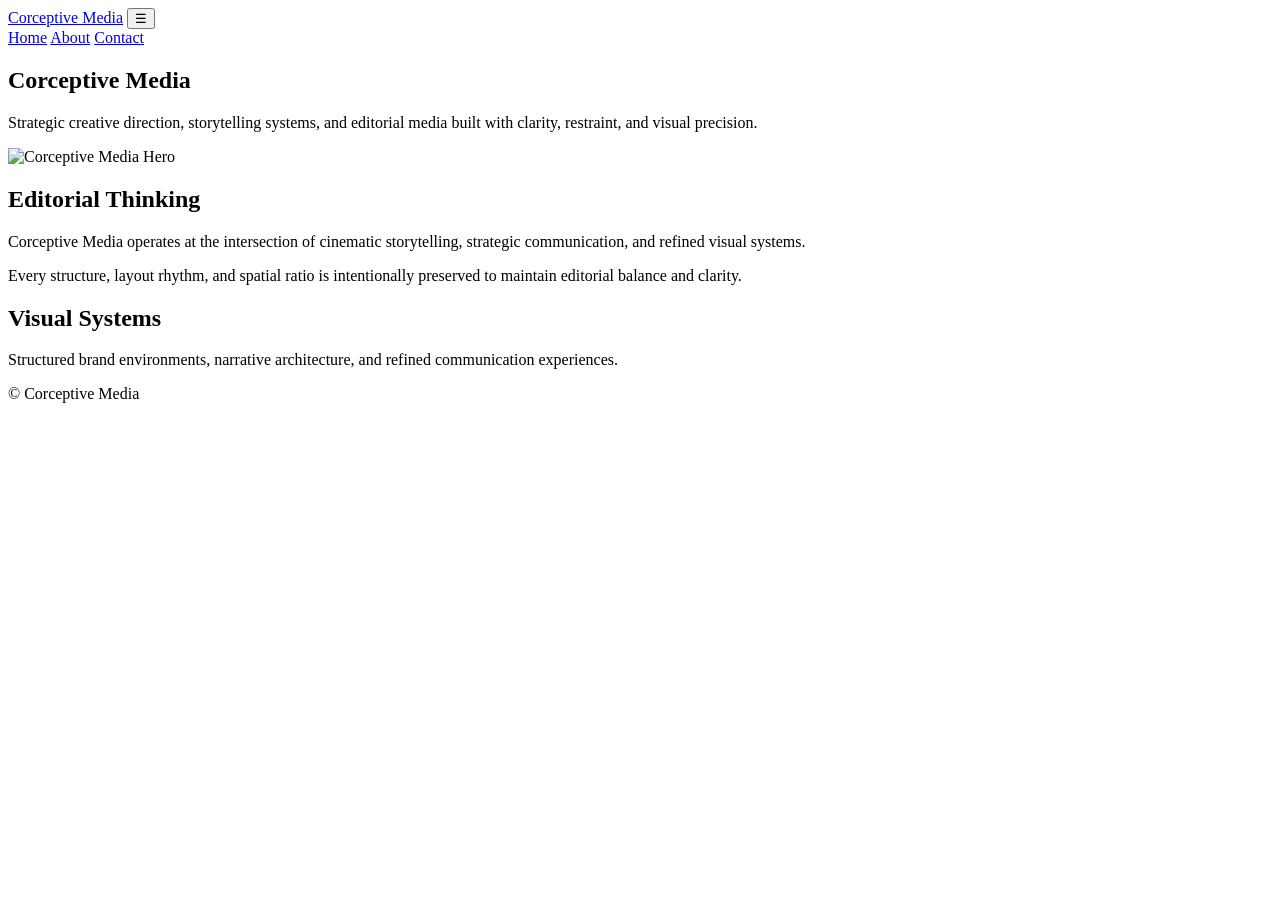
==== index.html @ d18dcef5 "Add initial HTML structure for Corceptive Media" ====
<!DOCTYPE html>
<html lang="en">
<head>
  <meta charset="UTF-8">
  <meta name="viewport" content="width=device-width, initial-scale=1.0">
  <title>Corceptive Media</title>

  <link rel="preconnect" href="https://fonts.googleapis.com">
  <link rel="preconnect" href="https://fonts.gstatic.com" crossorigin>
  <link href="https://fonts.googleapis.com/css2?family=Libre+Baskerville:wght@400;700&family=Almarai:wght@400;700&display=swap" rel="stylesheet">

  <link rel="stylesheet" href="css/styles.css">
</head>
<body>

<header class="site-header">
  <div class="header-inner">
    <a href="index.html" class="logo">Corceptive Media</a>

    <button class="menu-toggle" id="menuToggle">
      ☰
    </button>

    <nav class="main-nav" id="mainNav">
      <a href="index.html" class="active">Home</a>
      <a href="about.html">About</a>
      <a href="contact.html">Contact</a>
    </nav>
  </div>
</header>

<main>

<section class="hero-section darkest-theme">
  <div class="container hero-grid">
    <div class="hero-content">
      <h1>Corceptive Media</h1>
      <p>
        Strategic creative direction, storytelling systems, and editorial media built with clarity, restraint, and visual precision.
      </p>
    </div>

    <div class="hero-image-wrapper">
      <img src="assets/images/hero-image.png" alt="Corceptive Media Hero">
    </div>
  </div>
</section>

<section class="content-section light-theme">
  <div class="container two-column-grid">
    <div>
      <h2>Editorial Thinking</h2>
    </div>

    <div>
      <p>
        Corceptive Media operates at the intersection of cinematic storytelling, strategic communication, and refined visual systems.
      </p>

      <p>
        Every structure, layout rhythm, and spatial ratio is intentionally preserved to maintain editorial balance and clarity.
      </p>
    </div>
  </div>
</section>

<section class="content-section bright-theme">
  <div class="container centered-content">
    <h2>Visual Systems</h2>

    <p>
      Structured brand environments, narrative architecture, and refined communication experiences.
    </p>
  </div>
</section>

</main>

<footer class="site-footer darkest-theme">
  <div class="container footer-inner">
    <p>© Corceptive Media</p>
  </div>
</footer>

<script src="js/main.js"></script>
</body>
</html>
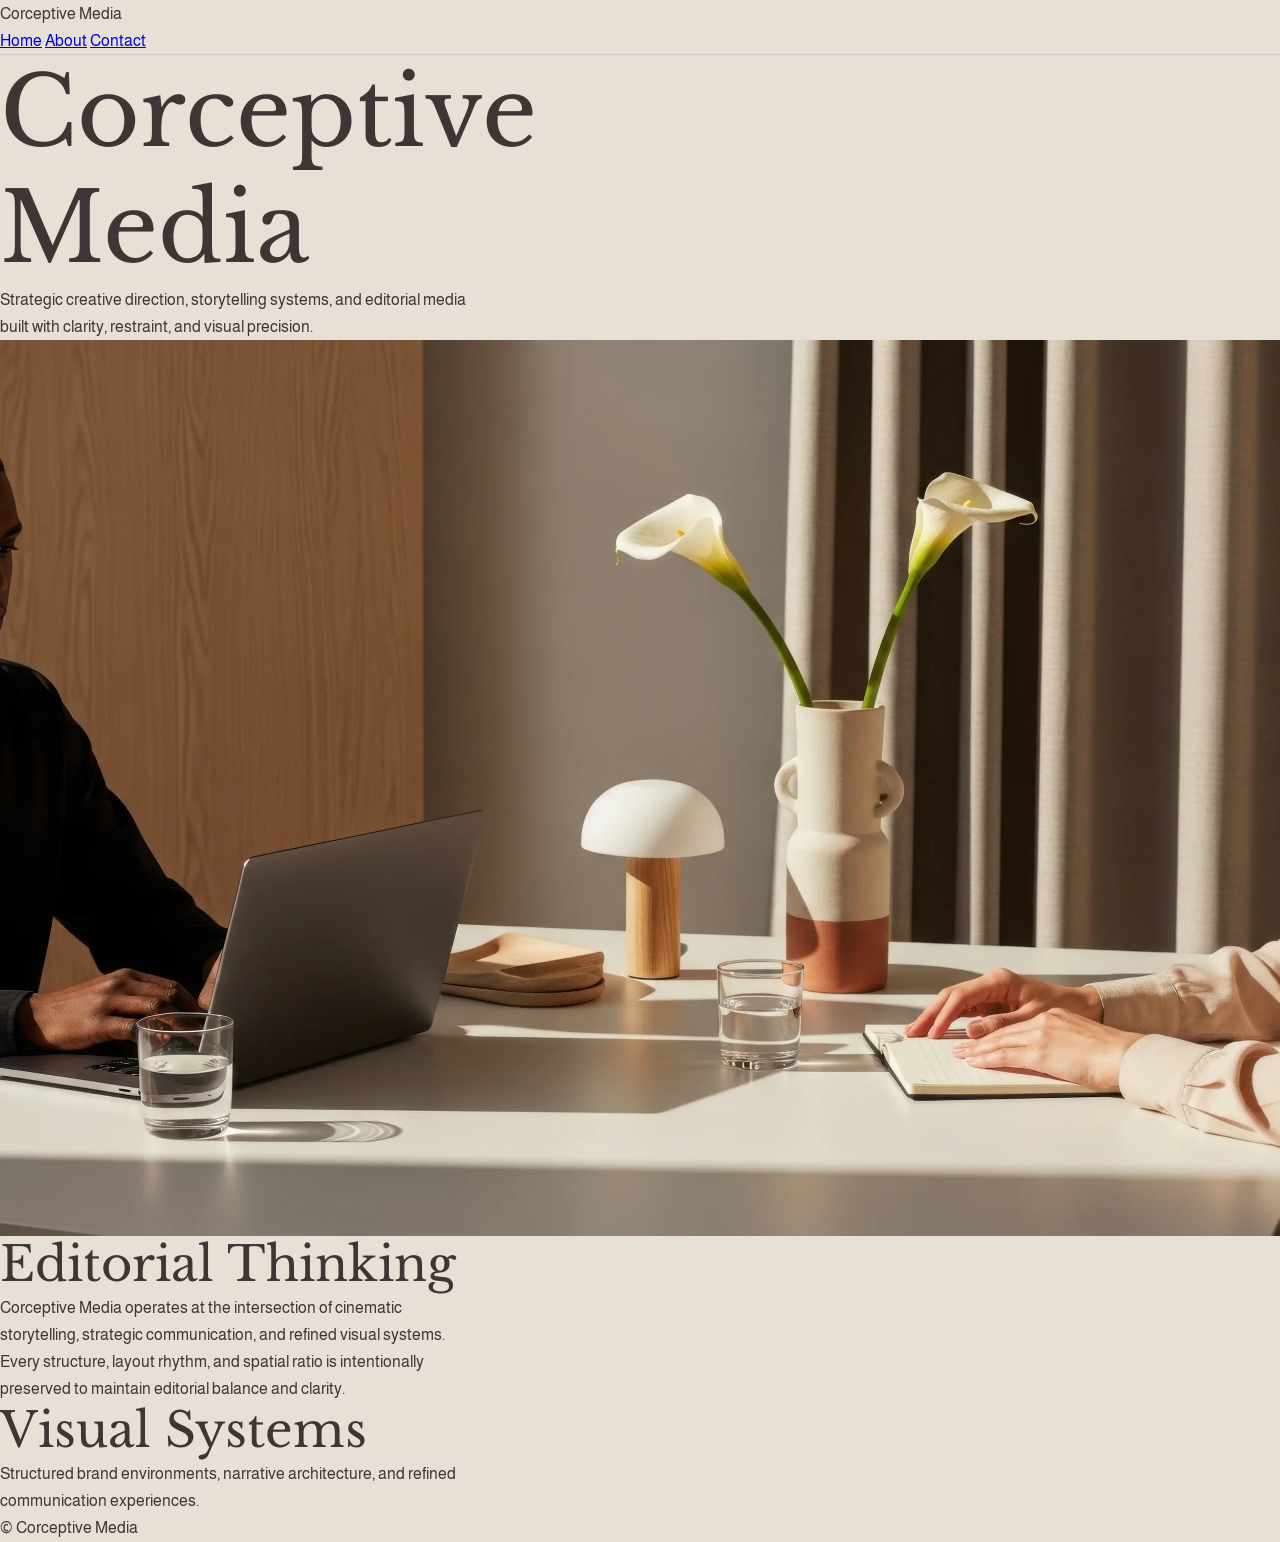
==== commit b282e0fc: "Refactor index.html for improved layout and content Updated HTML structure and content for better cl" ====
--- a/index.html
+++ b/index.html
@@ -1,87 +1,75 @@
 <!DOCTYPE html>
 <html lang="en">
 <head>
-  <meta charset="UTF-8">
-  <meta name="viewport" content="width=device-width, initial-scale=1.0">
+  <meta charset="UTF-8" />
+  <meta name="viewport" content="width=device-width, initial-scale=1.0"/>
   <title>Corceptive Media</title>
 
   <link rel="preconnect" href="https://fonts.googleapis.com">
   <link rel="preconnect" href="https://fonts.gstatic.com" crossorigin>
-  <link href="https://fonts.googleapis.com/css2?family=Libre+Baskerville:wght@400;700&family=Almarai:wght@400;700&display=swap" rel="stylesheet">
+
+  <link href="https://fonts.googleapis.com/css2?family=Libre+Baskerville:wght@400;700&family=Almarai:wght@300;400;700&display=swap" rel="stylesheet">
 
   <link rel="stylesheet" href="css/styles.css">
 </head>
 <body>
 
 <header class="site-header">
-  <div class="header-inner">
-    <a href="index.html" class="logo">Corceptive Media</a>
+  <div class="brand">Corceptive Media</div>
 
-    <button class="menu-toggle" id="menuToggle">
-      ☰
-    </button>
-
-    <nav class="main-nav" id="mainNav">
-      <a href="index.html" class="active">Home</a>
-      <a href="about.html">About</a>
-      <a href="contact.html">Contact</a>
-    </nav>
-  </div>
+  <nav>
+    <a class="active" href="index.html">Home</a>
+    <a href="about.html">About</a>
+    <a href="contact.html">Contact</a>
+  </nav>
 </header>
 
-<main>
+<section class="hero">
+  <div class="hero-text">
+    <h1>Corceptive<br>Media</h1>
 
-<section class="hero-section darkest-theme">
-  <div class="container hero-grid">
-    <div class="hero-content">
-      <h1>Corceptive Media</h1>
-      <p>
-        Strategic creative direction, storytelling systems, and editorial media built with clarity, restraint, and visual precision.
-      </p>
-    </div>
+    <p>
+      Strategic creative direction, storytelling systems,
+      and editorial media built with clarity,
+      restraint, and visual precision.
+    </p>
+  </div>
 
-    <div class="hero-image-wrapper">
-      <img src="assets/images/hero-image.png" alt="Corceptive Media Hero">
-    </div>
+  <div class="hero-image-wrap">
+    <img src="assets/images/hero-image.png" alt="">
   </div>
 </section>
 
-<section class="content-section light-theme">
-  <div class="container two-column-grid">
-    <div>
-      <h2>Editorial Thinking</h2>
-    </div>
+<section class="editorial-section light">
+  <div class="editorial-left">
+    <h2>Editorial Thinking</h2>
+  </div>
 
-    <div>
-      <p>
-        Corceptive Media operates at the intersection of cinematic storytelling, strategic communication, and refined visual systems.
-      </p>
-
-      <p>
-        Every structure, layout rhythm, and spatial ratio is intentionally preserved to maintain editorial balance and clarity.
-      </p>
-    </div>
-  </div>
-</section>
-
-<section class="content-section bright-theme">
-  <div class="container centered-content">
-    <h2>Visual Systems</h2>
+  <div class="editorial-right">
+    <p>
+      Corceptive Media operates at the intersection of cinematic storytelling,
+      strategic communication, and refined visual systems.
+    </p>
 
     <p>
-      Structured brand environments, narrative architecture, and refined communication experiences.
+      Every structure, layout rhythm, and spatial ratio is intentionally preserved
+      to maintain editorial balance and clarity.
     </p>
   </div>
 </section>
 
-</main>
+<section class="statement">
+  <h2>Visual Systems</h2>
 
-<footer class="site-footer darkest-theme">
-  <div class="container footer-inner">
-    <p>© Corceptive Media</p>
-  </div>
+  <p>
+    Structured brand environments, narrative architecture,
+    and refined communication experiences.
+  </p>
+</section>
+
+<footer>
+  © Corceptive Media
 </footer>
 
-<script src="js/main.js"></script>
 </body>
 </html>
--- a/css/styles.css
+++ b/css/styles.css
@@ -0,0 +1,276 @@
+:root {
+  --lightest: #E6E0D7;
+  --light: #D6CCBC;
+  --bright: #D3B27B;
+  --dark: #A05555;
+  --darkest: #7A5454;
+
+  --text-dark: #3f3535;
+  --text-light: #f5f1eb;
+}
+
+* {
+  margin: 0;
+  padding: 0;
+  box-sizing: border-box;
+}
+
+html {
+  scroll-behavior: smooth;
+}
+
+body {
+  font-family: 'Almarai', sans-serif;
+  background: var(--lightest);
+  color: var(--text-dark);
+  line-height: 1.7;
+}
+
+img {
+  width: 100%;
+  display: block;
+}
+
+h1,
+h2,
+h3,
+h4 {
+  font-family: 'Libre Baskerville', serif;
+  font-weight: 400;
+  line-height: 1.2;
+}
+
+h1 {
+  font-size: clamp(3rem, 8vw, 6rem);
+}
+
+h2 {
+  font-size: clamp(2rem, 4vw, 3rem);
+}
+
+p {
+  font-size: 1rem;
+  max-width: 60ch;
+}
+
+.container {
+  width: min(1200px, calc(100% - 64px));
+  margin-inline: auto;
+}
+
+.site-header {
+  position: sticky;
+  top: 0;
+  z-index: 1000;
+  background: rgba(230, 224, 215, 0.96);
+  backdrop-filter: blur(8px);
+  border-bottom: 1px solid rgba(0,0,0,0.08);
+}
+
+.header-inner {
+  width: min(1200px, calc(100% - 64px));
+  margin-inline: auto;
+  min-height: 88px;
+  display: flex;
+  justify-content: space-between;
+  align-items: center;
+}
+
+.logo {
+  text-decoration: none;
+  color: var(--text-dark);
+  font-family: 'Libre Baskerville', serif;
+  font-size: 1.1rem;
+}
+
+.main-nav {
+  display: flex;
+  gap: 36px;
+}
+
+.main-nav a {
+  text-decoration: none;
+  color: var(--text-dark);
+  font-size: 0.95rem;
+  letter-spacing: 0.04em;
+}
+
+.main-nav a.active {
+  color: var(--dark);
+}
+
+.menu-toggle {
+  display: none;
+  border: none;
+  background: transparent;
+  font-size: 1.8rem;
+  cursor: pointer;
+}
+
+.hero-section {
+  min-height: 88vh;
+  display: flex;
+  align-items: center;
+  padding: 120px 0;
+}
+
+.hero-grid,
+.two-column-grid,
+.contact-grid {
+  display: grid;
+  grid-template-columns: repeat(2, 1fr);
+  gap: 80px;
+  align-items: center;
+}
+
+.hero-content {
+  color: var(--text-light);
+}
+
+.hero-content p {
+  margin-top: 32px;
+}
+
+.hero-image-wrapper {
+  overflow: hidden;
+}
+
+.page-hero {
+  padding: 180px 0 100px;
+}
+
+.content-section {
+  padding: 120px 0;
+}
+
+.centered-content {
+  text-align: center;
+}
+
+.centered-content p {
+  margin-inline: auto;
+  margin-top: 24px;
+}
+
+.narrow-content {
+  max-width: 760px;
+}
+
+.contact-form {
+  display: flex;
+  flex-direction: column;
+  gap: 24px;
+}
+
+.contact-form input,
+.contact-form textarea {
+  width: 100%;
+  padding: 18px;
+  border: 1px solid rgba(0,0,0,0.12);
+  background: rgba(255,255,255,0.35);
+  font-family: 'Almarai', sans-serif;
+  font-size: 1rem;
+}
+
+.contact-form textarea {
+  min-height: 180px;
+  resize: vertical;
+}
+
+.contact-form button {
+  width: fit-content;
+  padding: 16px 36px;
+  border: none;
+  background: var(--dark);
+  color: var(--text-light);
+  cursor: pointer;
+  font-family: 'Almarai', sans-serif;
+}
+
+.site-footer {
+  padding: 48px 0;
+}
+
+.footer-inner {
+  display: flex;
+  justify-content: center;
+}
+
+.footer-inner p {
+  color: var(--text-light);
+}
+
+.lightest-theme {
+  background: var(--lightest);
+}
+
+.light-theme {
+  background: var(--light);
+}
+
+.bright-theme {
+  background: var(--bright);
+}
+
+.dark-theme {
+  background: var(--dark);
+}
+
+.darkest-theme {
+  background: var(--darkest);
+}
+
+.dark-copy {
+  color: var(--text-light);
+}
+
+@media (max-width: 900px) {
+
+  .hero-grid,
+  .two-column-grid,
+  .contact-grid {
+    grid-template-columns: 1fr;
+    gap: 56px;
+  }
+
+  .hero-section {
+    min-height: auto;
+    padding: 140px 0 100px;
+  }
+
+  .main-nav {
+    position: absolute;
+    top: 88px;
+    left: 0;
+    width: 100%;
+    background: var(--lightest);
+    flex-direction: column;
+    padding: 32px;
+    display: none;
+    border-bottom: 1px solid rgba(0,0,0,0.08);
+  }
+
+  .main-nav.open {
+    display: flex;
+  }
+
+  .menu-toggle {
+    display: block;
+  }
+}
+
+@media (max-width: 640px) {
+
+  .container,
+  .header-inner {
+    width: min(100% - 32px, 1200px);
+  }
+
+  .content-section {
+    padding: 88px 0;
+  }
+
+  .page-hero {
+    padding: 150px 0 80px;
+  }
+}
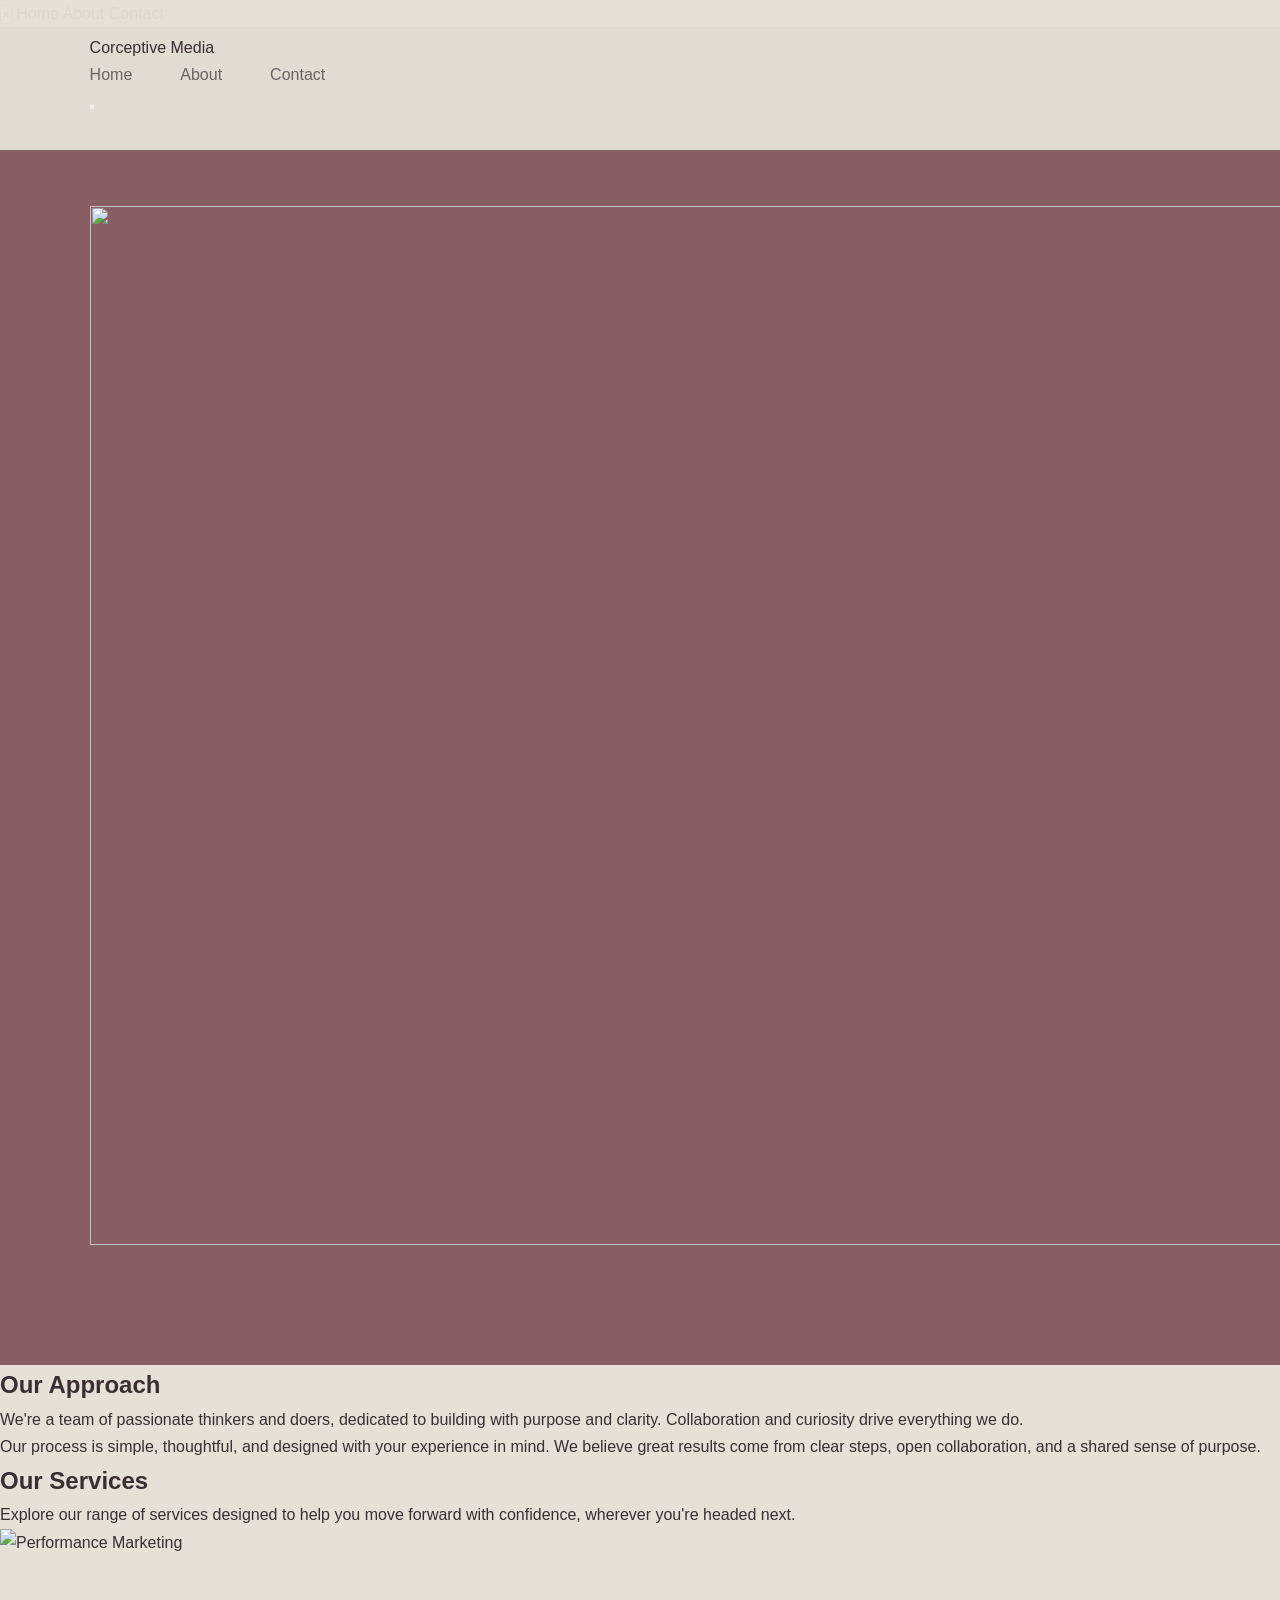
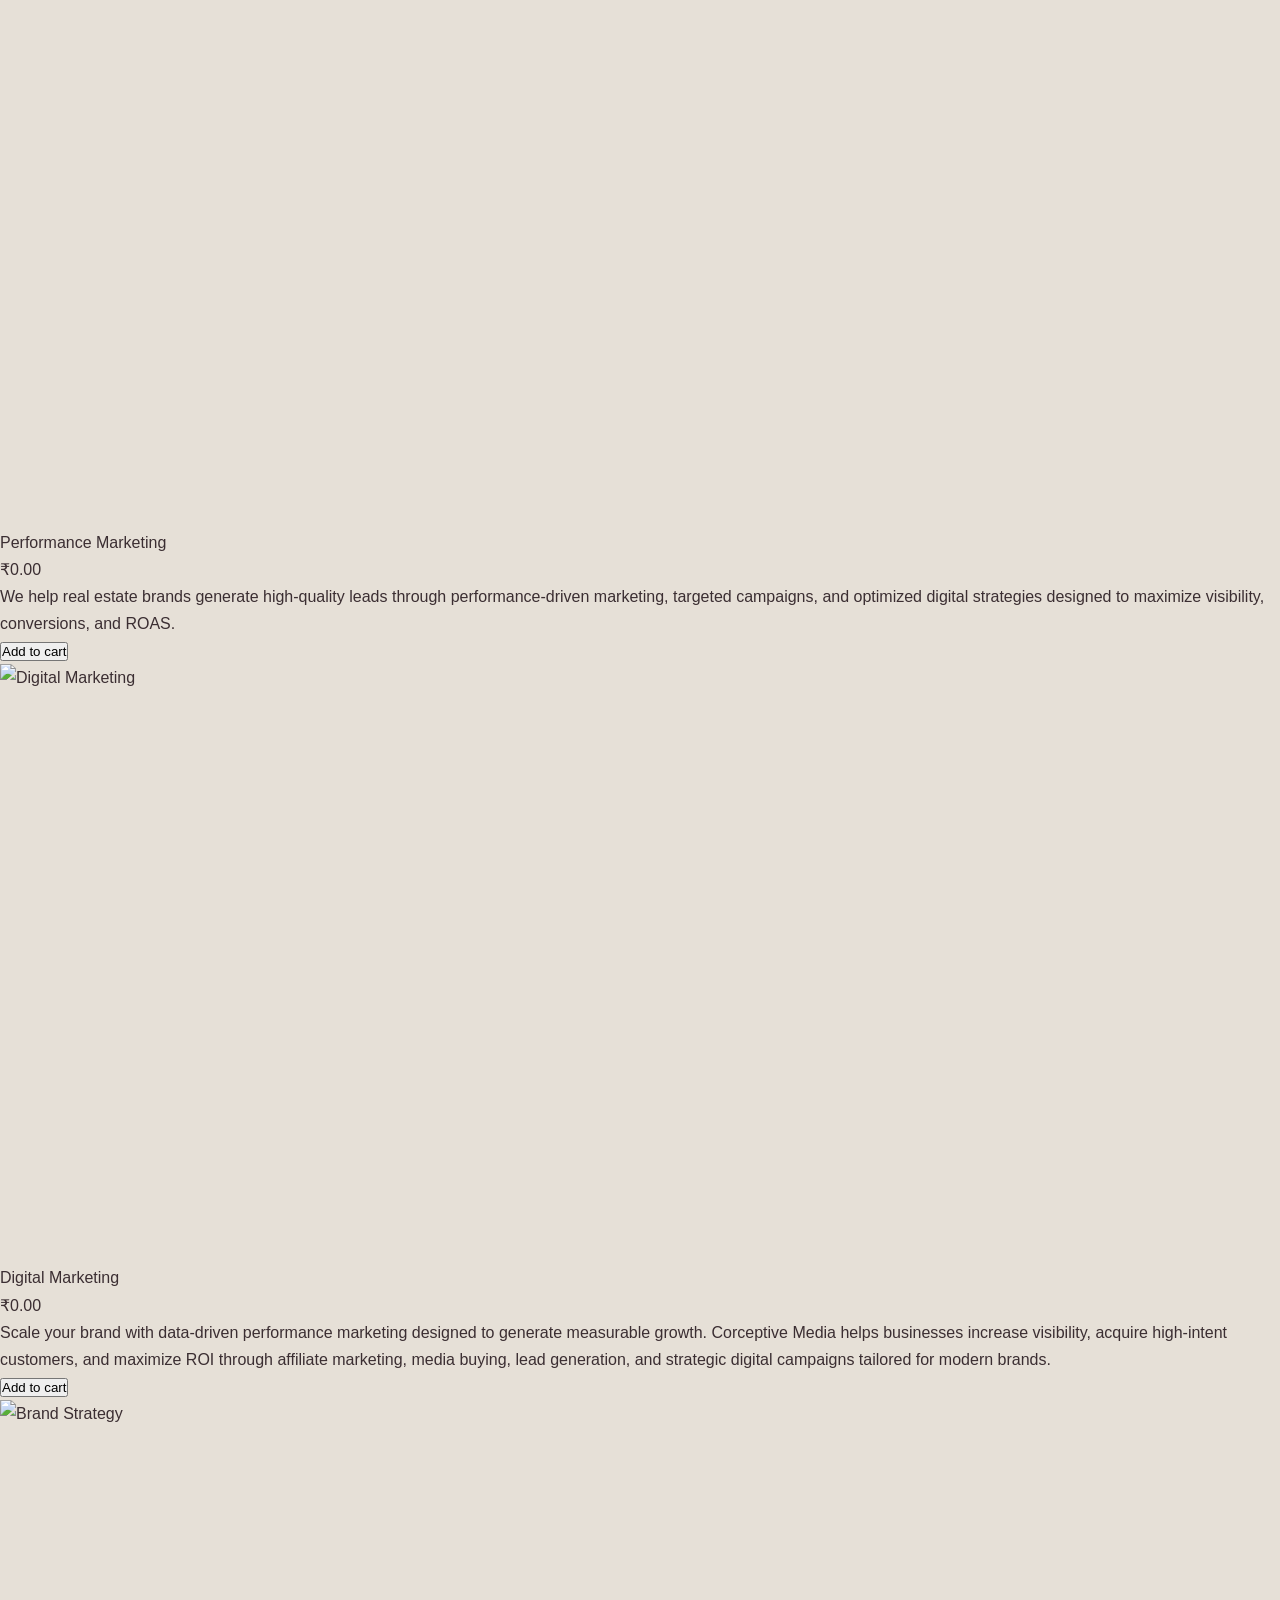
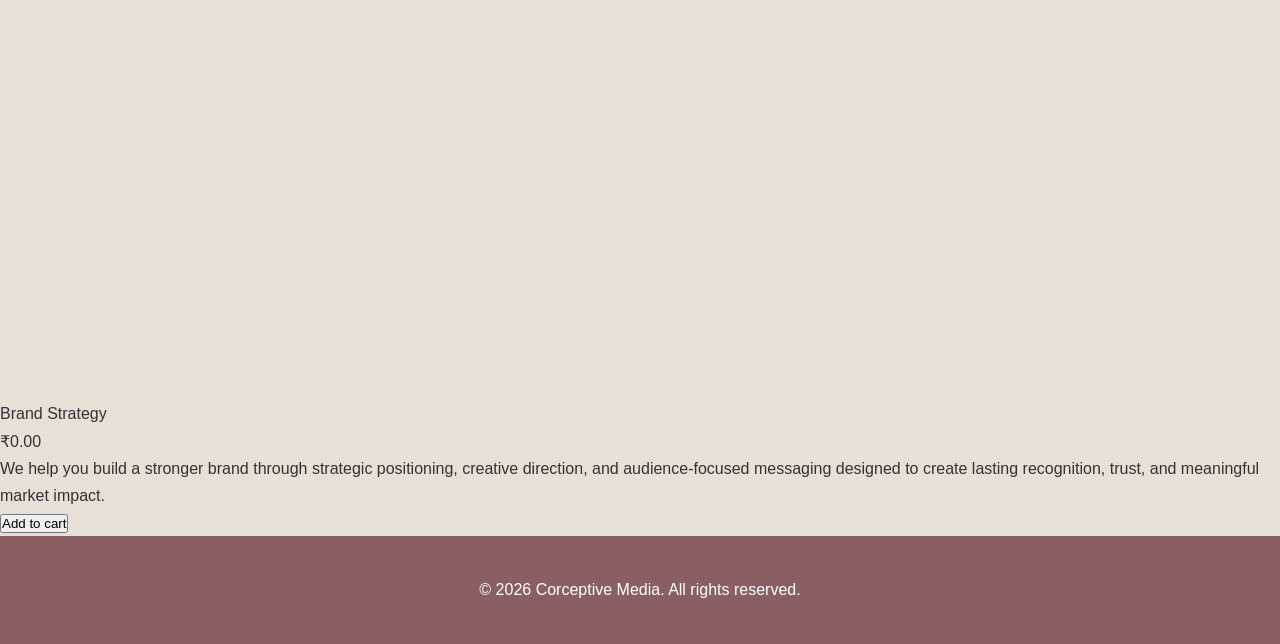
==== commit 67e7761b: "Refactor index.html for improved structure and content" ====
--- a/index.html
+++ b/index.html
@@ -1,74 +1,95 @@
 <!DOCTYPE html>
 <html lang="en">
 <head>
-  <meta charset="UTF-8" />
-  <meta name="viewport" content="width=device-width, initial-scale=1.0"/>
+  <meta charset="UTF-8">
+  <meta name="viewport" content="width=device-width, initial-scale=1">
   <title>Corceptive Media</title>
-
-  <link rel="preconnect" href="https://fonts.googleapis.com">
-  <link rel="preconnect" href="https://fonts.gstatic.com" crossorigin>
-
-  <link href="https://fonts.googleapis.com/css2?family=Libre+Baskerville:wght@400;700&family=Almarai:wght@300;400;700&display=swap" rel="stylesheet">
-
   <link rel="stylesheet" href="css/styles.css">
 </head>
 <body>
 
 <header class="site-header">
-  <div class="brand">Corceptive Media</div>
-
-  <nav>
-    <a class="active" href="index.html">Home</a>
-    <a href="about.html">About</a>
-    <a href="contact.html">Contact</a>
-  </nav>
+  <div class="header-inner">
+    <div class="site-title"><a href="index.html">Corceptive Media</a></div>
+    <nav class="main-nav">
+      <a href="index.html" class="active-link">Home</a>
+      <a href="about.html">About</a>
+      <a href="contact.html">Contact</a>
+    </nav>
+    <button class="burger" aria-label="Open menu" onclick="document.getElementById('mob-nav').classList.toggle('is-open')">
+      <span></span><span></span>
+    </button>
+  </div>
 </header>
 
+<div class="mob-nav" id="mob-nav">
+  <button class="mob-close" onclick="document.getElementById('mob-nav').classList.remove('is-open')">&times;</button>
+  <a href="index.html">Home</a>
+  <a href="about.html">About</a>
+  <a href="contact.html">Contact</a>
+</div>
+
 <section class="hero">
+  <img class="hero-bg" src="assets/images/hero-bg.png" alt="" width="1500" height="1039">
   <div class="hero-text">
-    <h1>Corceptive<br>Media</h1>
-
-    <p>
-      Strategic creative direction, storytelling systems,
-      and editorial media built with clarity,
-      restraint, and visual precision.
-    </p>
-  </div>
-
-  <div class="hero-image-wrap">
-    <img src="assets/images/hero-image.png" alt="">
+    <h1>Where creativity meets clarity &amp; vision meets action.</h1>
   </div>
 </section>
 
-<section class="editorial-section light">
-  <div class="editorial-left">
-    <h2>Editorial Thinking</h2>
-  </div>
-
-  <div class="editorial-right">
-    <p>
-      Corceptive Media operates at the intersection of cinematic storytelling,
-      strategic communication, and refined visual systems.
-    </p>
-
-    <p>
-      Every structure, layout rhythm, and spatial ratio is intentionally preserved
-      to maintain editorial balance and clarity.
-    </p>
+<section class="section-approach">
+  <div class="approach-grid">
+    <div><h2>Our Approach</h2></div>
+    <div>
+      <p>We're a team of passionate thinkers and doers, dedicated to building with purpose and clarity. Collaboration and curiosity drive everything we do.</p>
+      <p>Our process is simple, thoughtful, and designed with your experience in mind. We believe great results come from clear steps, open collaboration, and a shared sense of purpose.</p>
+    </div>
   </div>
 </section>
 
-<section class="statement">
-  <h2>Visual Systems</h2>
+<section class="section-services">
+  <div class="services-wrap">
+    <div class="services-header">
+      <h2>Our Services</h2>
+      <p>Explore our range of services designed to help you move forward with confidence, wherever you're headed next.</p>
+    </div>
+    <div class="services-grid">
 
-  <p>
-    Structured brand environments, narrative architecture,
-    and refined communication experiences.
-  </p>
+      <div class="card">
+        <img src="assets/images/service-performance.png" alt="Performance Marketing" width="600" height="600" loading="lazy">
+        <div class="card-body">
+          <div class="card-title">Performance Marketing</div>
+          <div class="card-price">₹0.00</div>
+          <p class="card-desc">We help real estate brands generate high-quality leads through performance-driven marketing, targeted campaigns, and optimized digital strategies designed to maximize visibility, conversions, and ROAS.</p>
+          <button class="btn-cart">Add to cart</button>
+        </div>
+      </div>
+
+      <div class="card">
+        <img src="assets/images/service-digital.png" alt="Digital Marketing" width="600" height="600" loading="lazy">
+        <div class="card-body">
+          <div class="card-title">Digital Marketing</div>
+          <div class="card-price">₹0.00</div>
+          <p class="card-desc">Scale your brand with data-driven performance marketing designed to generate measurable growth. Corceptive Media helps businesses increase visibility, acquire high-intent customers, and maximize ROI through affiliate marketing, media buying, lead generation, and strategic digital campaigns tailored for modern brands.</p>
+          <button class="btn-cart">Add to cart</button>
+        </div>
+      </div>
+
+      <div class="card">
+        <img src="assets/images/service-brand.png" alt="Brand Strategy" width="600" height="600" loading="lazy">
+        <div class="card-body">
+          <div class="card-title">Brand Strategy</div>
+          <div class="card-price">₹0.00</div>
+          <p class="card-desc">We help you build a stronger brand through strategic positioning, creative direction, and audience-focused messaging designed to create lasting recognition, trust, and meaningful market impact.</p>
+          <button class="btn-cart">Add to cart</button>
+        </div>
+      </div>
+
+    </div>
+  </div>
 </section>
 
-<footer>
-  © Corceptive Media
+<footer class="site-footer">
+  <p>&copy; 2026 Corceptive Media. All rights reserved.</p>
 </footer>
 
 </body>
--- a/css/styles.css
+++ b/css/styles.css
@@ -1,276 +1,304 @@
-:root {
-  --lightest: #E6E0D7;
-  --light: #D6CCBC;
-  --bright: #D3B27B;
-  --dark: #A05555;
-  --darkest: #7A5454;
-
-  --text-dark: #3f3535;
-  --text-light: #f5f1eb;
-}
-
-* {
-  margin: 0;
-  padding: 0;
-  box-sizing: border-box;
-}
-
-html {
-  scroll-behavior: smooth;
-}
-
-body {
-  font-family: 'Almarai', sans-serif;
-  background: var(--lightest);
-  color: var(--text-dark);
-  line-height: 1.7;
-}
-
-img {
-  width: 100%;
-  display: block;
-}
-
-h1,
-h2,
-h3,
-h4 {
-  font-family: 'Libre Baskerville', serif;
-  font-weight: 400;
-  line-height: 1.2;
-}
-
-h1 {
-  font-size: clamp(3rem, 8vw, 6rem);
-}
-
-h2 {
-  font-size: clamp(2rem, 4vw, 3rem);
-}
-
-p {
-  font-size: 1rem;
-  max-width: 60ch;
-}
-
-.container {
-  width: min(1200px, calc(100% - 64px));
-  margin-inline: auto;
-}
-
-.site-header {
-  position: sticky;
-  top: 0;
-  z-index: 1000;
-  background: rgba(230, 224, 215, 0.96);
-  backdrop-filter: blur(8px);
-  border-bottom: 1px solid rgba(0,0,0,0.08);
-}
-
-.header-inner {
-  width: min(1200px, calc(100% - 64px));
-  margin-inline: auto;
-  min-height: 88px;
-  display: flex;
-  justify-content: space-between;
-  align-items: center;
-}
-
-.logo {
-  text-decoration: none;
-  color: var(--text-dark);
-  font-family: 'Libre Baskerville', serif;
-  font-size: 1.1rem;
-}
-
-.main-nav {
-  display: flex;
-  gap: 36px;
-}
-
-.main-nav a {
-  text-decoration: none;
-  color: var(--text-dark);
-  font-size: 0.95rem;
-  letter-spacing: 0.04em;
-}
-
-.main-nav a.active {
-  color: var(--dark);
-}
-
-.menu-toggle {
-  display: none;
-  border: none;
-  background: transparent;
-  font-size: 1.8rem;
-  cursor: pointer;
-}
-
-.hero-section {
-  min-height: 88vh;
-  display: flex;
-  align-items: center;
-  padding: 120px 0;
-}
-
-.hero-grid,
-.two-column-grid,
-.contact-grid {
-  display: grid;
-  grid-template-columns: repeat(2, 1fr);
-  gap: 80px;
-  align-items: center;
-}
-
-.hero-content {
-  color: var(--text-light);
-}
-
-.hero-content p {
-  margin-top: 32px;
-}
-
-.hero-image-wrapper {
-  overflow: hidden;
-}
-
-.page-hero {
-  padding: 180px 0 100px;
-}
-
-.content-section {
-  padding: 120px 0;
-}
-
-.centered-content {
-  text-align: center;
-}
-
-.centered-content p {
-  margin-inline: auto;
-  margin-top: 24px;
-}
-
-.narrow-content {
-  max-width: 760px;
-}
-
-.contact-form {
-  display: flex;
-  flex-direction: column;
-  gap: 24px;
+:root{
+  --lightest:#E6E0D7;
+  --light:#D6CCBC;
+  --bright:#D3B27B;
+  --dark:#8A5F63;
+  --darkest:#3D2C31;
+
+  --text:#3b2e32;
+  --white:#f5f1eb;
+}
+
+*{
+  margin:0;
+  padding:0;
+  box-sizing:border-box;
+}
+
+html{
+  scroll-behavior:smooth;
+}
+
+body{
+  background:var(--lightest);
+  color:var(--text);
+  font-family:'Almarai',sans-serif;
+  line-height:1.7;
+}
+
+img{
+  width:100%;
+  display:block;
+}
+
+a{
+  text-decoration:none;
+  color:inherit;
+}
+
+.site-header{
+  position:fixed;
+  top:0;
+  left:0;
+  width:100%;
+  z-index:1000;
+
+  display:flex;
+  justify-content:space-between;
+  align-items:center;
+
+  padding:34px 7vw;
+
+  background:rgba(230,224,215,0.96);
+}
+
+.brand{
+  font-size:1.9rem;
+  font-family:'Libre Baskerville',serif;
+}
+
+nav{
+  display:flex;
+  gap:48px;
+}
+
+nav a{
+  font-size:1rem;
+  opacity:.7;
+}
+
+nav a.active{
+  color:#b56d6d;
+  opacity:1;
+}
+
+.hero{
+  min-height:100vh;
+  background:var(--dark);
+
+  display:grid;
+  grid-template-columns:1.1fr .9fr;
+
+  align-items:center;
+
+  padding:
+  clamp(140px,14vw,220px)
+  7vw
+  120px;
+}
+
+.hero-text{
+  max-width:700px;
+}
+
+.hero h1{
+  font-family:'Libre Baskerville',serif;
+
+  font-size:clamp(5rem,10vw,9rem);
+  line-height:.95;
+
+  color:var(--white);
+
+  margin-bottom:48px;
+}
+
+.hero p{
+  max-width:520px;
+
+  color:var(--white);
+
+  font-size:1.1rem;
+}
+
+.hero-image-wrap{
+  width:100%;
+  max-width:560px;
+
+  justify-self:end;
+}
+
+.hero-image-wrap img{
+  aspect-ratio:1/1;
+
+  object-fit:cover;
+}
+
+.editorial-section{
+  display:grid;
+  grid-template-columns:1fr 1fr;
+
+  gap:120px;
+
+  padding:
+  clamp(120px,14vw,220px)
+  7vw;
+}
+
+.light{
+  background:var(--light);
+}
+
+.editorial-left h2{
+  font-family:'Libre Baskerville',serif;
+
+  font-size:clamp(3rem,6vw,5rem);
+
+  line-height:1.1;
+}
+
+.editorial-right{
+  max-width:520px;
+}
+
+.editorial-right p{
+  margin-bottom:22px;
+
+  font-size:1.1rem;
+}
+
+.statement{
+  background:var(--bright);
+
+  text-align:center;
+
+  padding:
+  clamp(120px,14vw,220px)
+  7vw;
+}
+
+.statement h2{
+  font-family:'Libre Baskerville',serif;
+
+  font-size:clamp(3rem,6vw,5rem);
+
+  margin-bottom:28px;
+}
+
+.statement p{
+  max-width:700px;
+  margin:auto;
+
+  font-size:1.1rem;
+}
+
+.page-hero{
+  padding:
+  240px
+  7vw
+  120px;
+}
+
+.page-hero h1{
+  font-family:'Libre Baskerville',serif;
+
+  font-size:clamp(5rem,11vw,9rem);
+
+  text-align:center;
+}
+
+.deep-section{
+  background:#a95d5f;
+
+  color:var(--white);
+
+  text-align:center;
+
+  padding:
+  clamp(120px,14vw,220px)
+  7vw;
+}
+
+.deep-section h2{
+  font-family:'Libre Baskerville',serif;
+
+  font-size:clamp(3rem,6vw,5rem);
+}
+
+.contact-section{
+  display:grid;
+  grid-template-columns:1fr 1fr;
+
+  gap:140px;
+
+  padding:
+  clamp(120px,14vw,220px)
+  7vw;
+}
+
+.contact-copy h2{
+  font-family:'Libre Baskerville',serif;
+
+  font-size:clamp(3rem,6vw,5rem);
+
+  margin-bottom:20px;
+}
+
+.contact-form{
+  display:flex;
+  flex-direction:column;
+  gap:22px;
 }
 
 .contact-form input,
-.contact-form textarea {
-  width: 100%;
-  padding: 18px;
-  border: 1px solid rgba(0,0,0,0.12);
-  background: rgba(255,255,255,0.35);
-  font-family: 'Almarai', sans-serif;
-  font-size: 1rem;
-}
-
-.contact-form textarea {
-  min-height: 180px;
-  resize: vertical;
-}
-
-.contact-form button {
-  width: fit-content;
-  padding: 16px 36px;
-  border: none;
-  background: var(--dark);
-  color: var(--text-light);
-  cursor: pointer;
-  font-family: 'Almarai', sans-serif;
-}
-
-.site-footer {
-  padding: 48px 0;
-}
-
-.footer-inner {
-  display: flex;
-  justify-content: center;
-}
-
-.footer-inner p {
-  color: var(--text-light);
-}
-
-.lightest-theme {
-  background: var(--lightest);
-}
-
-.light-theme {
-  background: var(--light);
-}
-
-.bright-theme {
-  background: var(--bright);
-}
-
-.dark-theme {
-  background: var(--dark);
-}
-
-.darkest-theme {
-  background: var(--darkest);
-}
-
-.dark-copy {
-  color: var(--text-light);
-}
-
-@media (max-width: 900px) {
-
-  .hero-grid,
-  .two-column-grid,
-  .contact-grid {
-    grid-template-columns: 1fr;
-    gap: 56px;
+.contact-form textarea{
+  width:100%;
+
+  padding:22px;
+
+  border:1px solid #d2c8ba;
+
+  background:#ece7df;
+
+  font-family:'Almarai',sans-serif;
+
+  font-size:1rem;
+}
+
+.contact-form textarea{
+  min-height:220px;
+  resize:none;
+}
+
+.contact-form button{
+  width:140px;
+
+  padding:18px 0;
+
+  border:none;
+
+  background:#a95d5f;
+
+  color:white;
+
+  cursor:pointer;
+}
+
+footer{
+  background:var(--dark);
+
+  color:white;
+
+  text-align:center;
+
+  padding:40px 20px;
+}
+
+@media(max-width:900px){
+
+  .hero,
+  .editorial-section,
+  .contact-section{
+    grid-template-columns:1fr;
+
+    gap:80px;
   }
 
-  .hero-section {
-    min-height: auto;
-    padding: 140px 0 100px;
+  .hero-image-wrap{
+    justify-self:start;
   }
 
-  .main-nav {
-    position: absolute;
-    top: 88px;
-    left: 0;
-    width: 100%;
-    background: var(--lightest);
-    flex-direction: column;
-    padding: 32px;
-    display: none;
-    border-bottom: 1px solid rgba(0,0,0,0.08);
+  nav{
+    gap:24px;
   }
 
-  .main-nav.open {
-    display: flex;
-  }
-
-  .menu-toggle {
-    display: block;
-  }
-}
-
-@media (max-width: 640px) {
-
-  .container,
-  .header-inner {
-    width: min(100% - 32px, 1200px);
-  }
-
-  .content-section {
-    padding: 88px 0;
-  }
-
-  .page-hero {
-    padding: 150px 0 80px;
-  }
-}
+}
